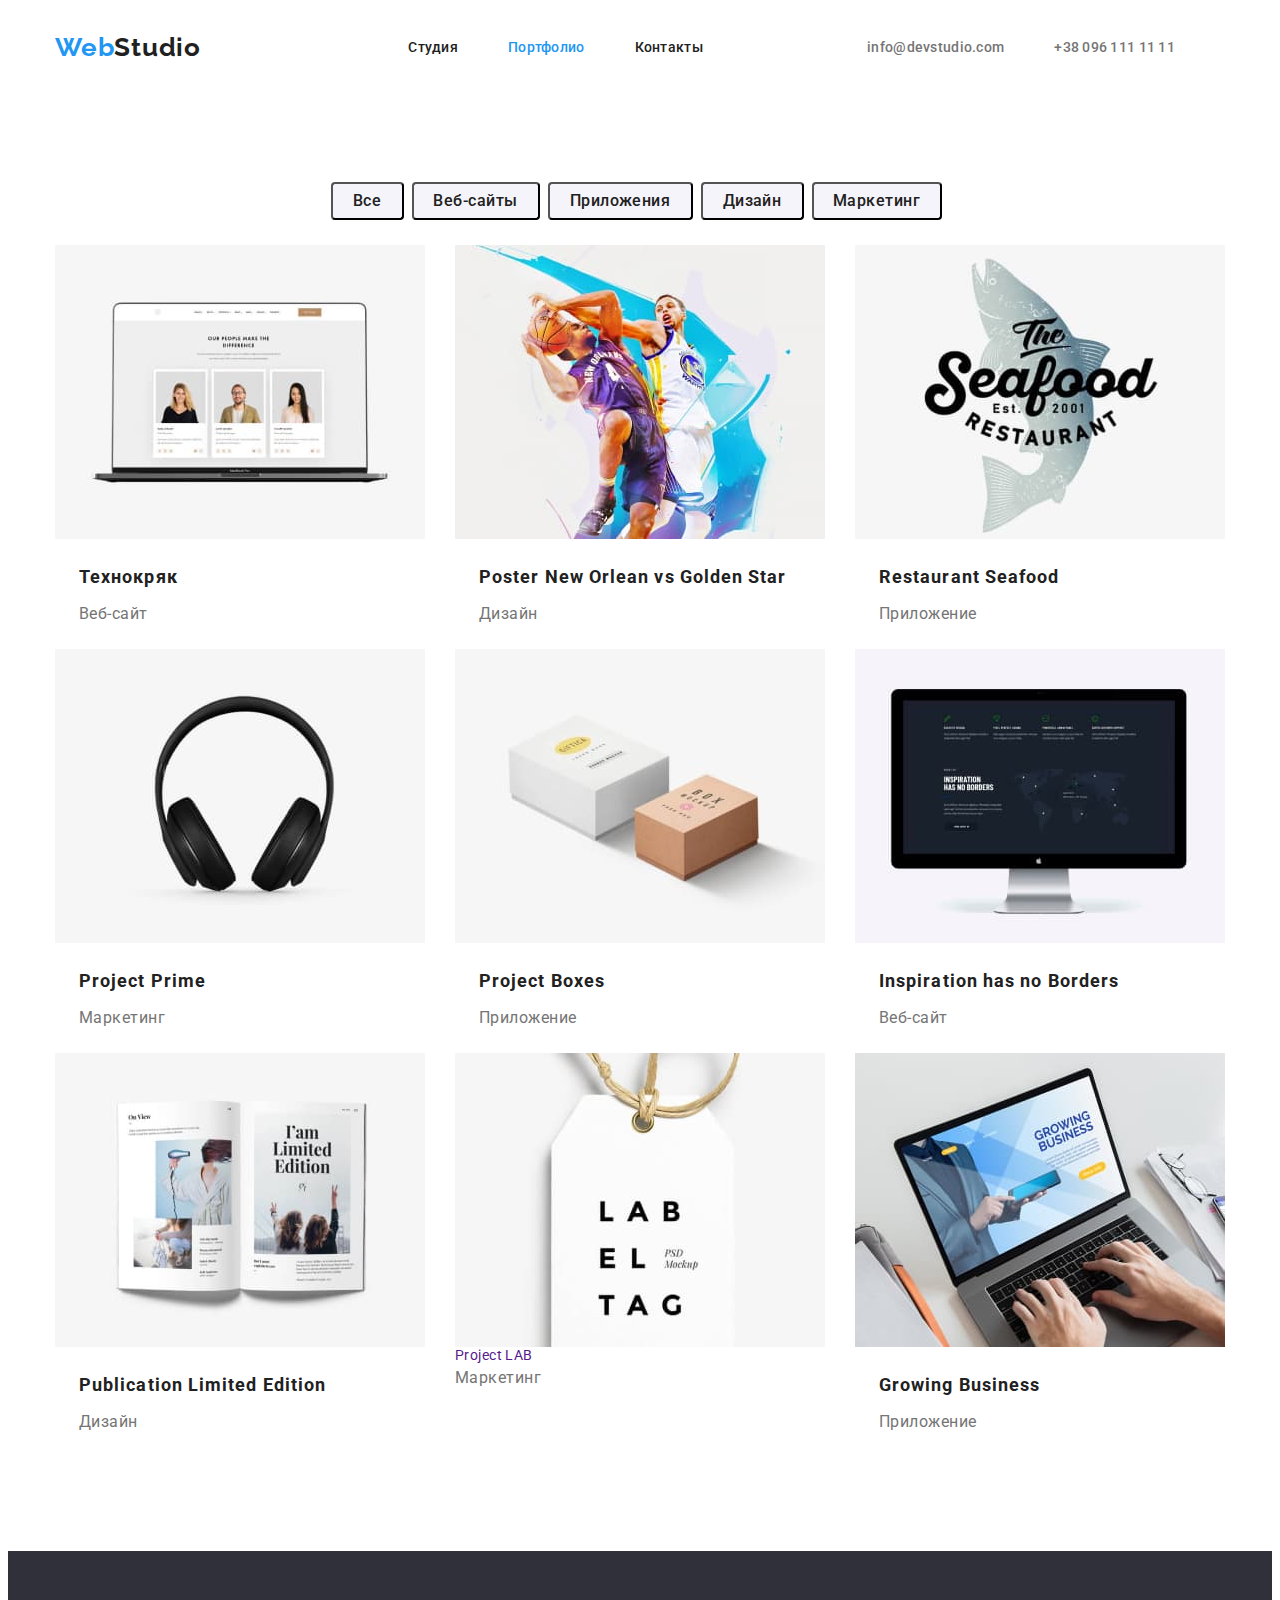
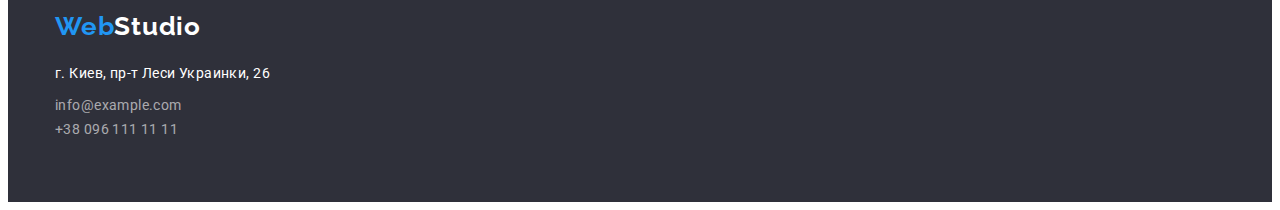
==== portfolio.html @ 25f49a71 "add styles" ====
<!DOCTYPE html>
<html lang="ru">
  <head>
    <meta charset="UTF-8" />
    <meta http-equiv="X-UA-Compatible" content="IE=edge" />
    <meta name="viewport" content="width=device-width, initial-scale=1.0" />
    <title>Document</title>
    <link
      href="https://fonts.googleapis.com/css2?family=Raleway:wght@700&family=Roboto:wght@400;500;700;900&display=swap"
      rel="stylesheet"
    />
    <link
      rel="stylesheet"
      href="https://cdnjs.cloudflare.com/ajax/libs/modern-normalize/1.1.0/modern-normalize.min.css"
      integrity="sha512-wpPYUAdjBVSE4KJnH1VR1HeZfpl1ub8YT/NKx4PuQ5NmX2tKuGu6U/JRp5y+Y8XG2tV+wKQpNHVUX03MfMFn9Q=="
      crossorigin="anonymous"
      referrerpolicy="no-referrer"
    />
    <link rel="stylesheet" href="./css/styles.css" />
  </head>
  <body>
    <header class="header">
      <div class="container">
        <a class="header-logo link" href="index.html" lang="en"
          >Web<span class="logo-accent-hdr">Studio</span></a
        >

        <nav class="header-nav">
          <ul class="header-list list">
            <li class="header-item">
              <a href="./index.html" class="header-link link">Студия</a>
            </li>
            <li class="header-item">
              <a href="./portfolio.html" class="header-link link current"
                >Портфолио</a
              >
            </li>
            <li class="header-item">
              <a href="#contacts" class="header-link link">Контакты</a>
            </li>
          </ul>
        </nav>

        <ul class="contacts list">
          <li>
            <a class="contacts-link link" href="info@devstudio.com"
              >info@devstudio.com</a
            >
          </li>
          <li>
            <a class="contacts-link link" href="tel:+380961111111"
              >+38 096 111 11 11</a
            >
          </li>
        </ul>
      </div>
    </header>

    <main>
      <section class="main-portfolio">
        <div class="container">
          <h1 class="button-list">Список кнопок</h1>
          <ul class="list random">
            <li>
              <button class="button-one pointer" type="button">
                <span class="button-txt">Все</span>
              </button>
            </li>
            <li>
              <button class="button-two pointer" type="button">
                <span class="button-txt">Веб-сайты</span>
              </button>
            </li>
            <li>
              <button class="button-three pointer" type="button">
                <span class="button-txt">Приложения</span>
              </button>
            </li>
            <li>
              <button class="button-four pointer" type="button">
                <span class="button-txt">Дизайн</span>
              </button>
            </li>
            <li>
              <button class="button-five pointer" type="button">
                <span class="button-txt">Маркетинг</span>
              </button>
            </li>
          </ul>

          <div class="projects">
            <ul class="projects-list list">
              <li class="portfolio-item">
                <a href="" class="link">
                  <img
                    src="./images/img8.jpg"
                    alt="фото технокряк"
                    width="370"
                    height="294"
                  />
                  <div class="img-atributes-port">
                  <h2 class="project-name">Технокряк</h2>
                  <p class="project-sphere">Веб-сайт</p>
                  </div
                </a>
              </li>
              <li class="portfolio-item">
                <a href="" class="link">
                  <img
                    src="./images/img9.jpg"
                    alt="фото постер басткетболисты"
                    width="370"
                    height="294"
                  />
                  <div class="img-atributes-port">
                  <h2 lang="en" class="project-name">
                    Poster New Orlean vs Golden Star
                  </h2>
                  <p class="project-sphere">Дизайн</p>
                  </div>
                </a>
              </li>
              <li class="portfolio-item">
                <a href="" class="link">
                  <img
                    src="./images/img10.jpg"
                    alt="фото морской ресторан"
                    width="370"
                    height="294"
                  />
                  <div class="img-atributes-port">
                  <h2 lang="en" class="project-name">Restaurant Seafood</h2>
                  <p class="project-sphere">Приложение</p>
                </div>
                </a>
              </li>
              <li class="portfolio-item">
                <a href="" class="link">
                  <img
                    src="./images/img11.jpg"
                    alt="фото проект прайм"
                    width="370"
                    height="294"
                  />
                  <div class="img-atributes-port">
                  <h2 lang="en" class="project-name">Project Prime</h2>
                  <p class="project-sphere">Маркетинг</p>
                </div>
                </a>
              </li>
              <li class="portfolio-item">
                <a href="" class="link">
                  <img
                    src="./images/img12.jpg"
                    alt="фото проект коробки"
                    width="370"
                    height="294"
                  />
                  <div class="img-atributes-port">
                  <h2 lang="en" class="project-name">Project Boxes</h2>
                  <p class="project-sphere">Приложение</p>
                </div>
                </a>
              </li>
              <li class="portfolio-item">
                <a href="" class="link">
                  <img
                    src="./images/img13.jpg"
                    alt="фото монитор"
                    width="370"
                    height="294"
                  />
                  <div class="img-atributes-port">
                  <h2 lang="en" class="project-name">
                    Inspiration has no Borders
                  </h2>
                  <p class="project-sphere">Веб-сайт</p>
                </div>
                </a>
              </li>
              <li class="portfolio-item">
                <a href="" class="link">
                  <img
                    src="./images/img14.jpg"
                    alt="фото ограниченное издание"
                    width="370"
                    height="294"
                  />
                  <div class="img-atributes-port">
                  <h2 lang="en" class="project-name">
                    Publication Limited Edition
                  </h2>
                  <p class="project-sphere">Дизайн</p>
                </div>
                </a>
              </li>
              <li class="portfolio-item">
                <a href="" class="link">
                  <img
                    src="./images/img15.jpg"
                    alt="фото проект лаб"
                    width="370"
                    height="294"
                  />
                  <div class="img-atributes-port>
                  <h2 lang="en" class="project-name">Project LAB</h2>
                  <p class="project-sphere">Маркетинг</p>
                </div>
                </a>
              </li>
              <li class="portfolio-item">
                <a href="" class="link">
                  <img
                    src="./images/img16.jpg"
                    alt="фото ростущий бизнес"
                    width="370"
                    height="294"
                  />
                  <div class="img-atributes-port">
                  <h2 lang="en" class="project-name">Growing Business</h2>
                  <p class="project-sphere">Приложение</p>
                </div>
                </a>
              </li>
            </ul>
          </div>
        </div>
      </section>
    </main>

    <footer class="footer">
      <div class="container">
        <a class="footer-logo link" href="index.html" lang="en"
          >Web<span class="logo-accent">Studio</span></a
        >
        <address>
          <ul class="list">
            <li>
              <a
                class="map-link link"
                href="https://bit.ly/3pXMvUd"
                target="_blank"
                rel="noopener noreferrer"
                >г. Киев, пр-т Леси Украинки, 26</a
              >
            </li>
            <li>
              <a class="footer-contacts link" href="mailto:info@devstudio.com"
                >info@example.com</a
              >
            </li>
            <li>
              <a class="footer-contacts link" href="tel:+380961111111"
                >+38 096 111 11 11</a
              >
            </li>
          </ul>
        </address>
      </div>
    </footer>
  </body>
</html>
---- css/styles.css ----
:root {
  --h-color: #212121;
  --p-color: #757575;
  --accent-color: #2196f3;
  --button-background-color: #f5f4fa;
  --button-color: #212121;
  --button-hoover-portfolio-color: #f5f4fa;
  --white-accent: #ffffff;
  --another-black: #2f303a;
  --main-bgc: #e5e5e5;
}

p,
h1,
h2,
h3,
h4,
h5,
h6 {
  margin: 0;
}

ul,
ol {
  margin: 0;
  padding-left: 0;
}

*,
*::before,
*::after {
  box-sizing: border-box;
}

.container {
  width: 1200px;
  margin: 0 auto;
  padding-left: 15px;
  padding-right: 15px;
}

body {
  background-color: var(--white-accent);
  color: var(--h-color);
  font-family: "Roboto", sans-serif;
  font-size: 14px;
  letter-spacing: 0.03em;
}

.pointer {
  cursor: pointer;
}

img {
  display: block;
}

.list {
  list-style: none;
}

.link {
  text-decoration: none;
}

/* ---------------------------Header index/portfolio-------------------------- */

.header .container {
  background-color: var(--white-accent);
  padding-top: 24px;
  padding-bottom: 25px;
  display: flex;
  align-items: center;
  justify-content: space-between;
}

.header-logo {
  font-family: "Raleway", sans-serif;
  font-style: normal;
  font-weight: 700;
  font-size: 26px;
  line-height: 1.19;
  letter-spacing: 0.03em;
  color: var(--accent-color);
  margin-right: 93px;
}

.header-list {
  display: flex;
  align-items: center;
  justify-content: space-between;
}

.logo-accent-hdr {
  color: var(--h-color);
}

.header-link {
  color: var(--h-color);
  font-weight: 500;
  line-height: 1.14;
  letter-spacing: 0.02em;
}

.current {
  color: var(--accent-color);
}

.header-link:hover,
.header-link:focus {
  color: var(--accent-color);
}

.contacts {
  display: flex;
  align-items: center;
  justify-content: space-between;
}

.contacts-link {
  font-weight: 500;
  line-height: 1.14;
  letter-spacing: 0.02em;
  color: var(--p-color);
}

.header-item:not(last-child) {
  margin-right: 50px;
}

.contacts-link:not(last-child) {
  margin-right: 50px;
}

.contacts-link:hover,
.contacts-link:focus {
  color: var(--accent-color);
}

/* ---------------------------Hero index-------------------------- */

.hero {
  background-color: var(--another-black);
  padding-top: 200px;
  padding-bottom: 200px;
}

.hero-text {
  font-weight: 900;
  font-size: 44px;
  line-height: 1.3;
  text-align: center;
  letter-spacing: 0.06em;
  text-transform: uppercase;
  color: var(--white-accent);
  margin-bottom: 30px;
  margin-left: 237px;
  margin-right: 237px;
}

.hero-button {
  font-family: inherit;
  width: 200px;
  height: 50px;
  color: var(--white-accent);
  background: var(--accent-color);
  box-shadow: 0px 4px 4px rgba(0, 0, 0, 0.15);
  border-radius: 4px;
  margin: 0 auto;
  display: block;
}

.hero-button-text {
  font-family: inherit;
  font-weight: 700;
  font-size: 16px;
  line-height: 1.87;
  text-align: center;
  letter-spacing: 0.06em;
  color: var(--white-accent);
}

/* ---------------------------Hero portfolio-------------------------- */

.button-list {
  display: none;
}

.button-txt {
  font-family: inherit;
  font-weight: 500;
  font-size: 16px;
  line-height: 1.62;
  text-align: center;
  letter-spacing: 0.03em;
}

.random {
  display: flex;
  justify-content: center;
  padding-top: 94px;
  margin-bottom: 25px;
}

.random li:not(last-child) {
  margin-right: 8px;
}

.button-one {
  font-family: inherit;
  width: 73px;
  height: 38px;
  color: var(--button-color);
  background: var(--button-background-color);
  border-radius: 4px;
}

.button-one:hover,
.button-one:focus {
  color: var(--button-hoover-portfolio-color);
  background-color: var(--accent-color);
}

.button-two {
  font-family: inherit;
  width: 128px;
  height: 38px;
  color: var(--button-color);
  background: var(--button-background-color);
  border-radius: 4px;
}

.button-two:hover,
.button-two:focus {
  color: var(--button-hoover-portfolio-color);
  background-color: var(--accent-color);
}

.button-three {
  font-family: inherit;
  width: 145px;
  height: 38px;
  color: var(--button-color);
  background: var(--button-background-color);
  border-radius: 4px;
}

.button-three:hover,
.button-three:focus {
  color: var(--button-hoover-portfolio-color);
  background-color: var(--accent-color);
}

.button-four {
  font-family: inherit;
  width: 103px;
  height: 38px;
  color: var(--button-color);
  background: var(--button-background-color);
  border-radius: 4px;
}

.button-four:hover,
.button-four:focus {
  color: var(--button-hoover-portfolio-color);
  background-color: var(--accent-color);
}

.button-five {
  font-family: inherit;
  width: 130px;
  height: 38px;
  color: var(--button-color);
  background: var(--button-background-color);
  border-radius: 4px;
}

.button-five:hover,
.button-five:focus {
  color: var(--button-hoover-portfolio-color);
  background-color: var(--accent-color);
}

/* ---------------------------Projects portfolio-------------------------- */

.projects .container {
  background-color: var(--white-accent);
}

.projects-list {
  display: flex;
  flex-wrap: wrap;
  margin-top: 25px;
  padding-bottom: 94px;
}

.portfolio-item:nth-child(3n) {
  margin-right: 30px;
  margin-left: 30px;
}

.img-atributes-port {
  margin-top: 20px;
  margin-bottom: 20px;
  margin-left: 24px;
  margin-right: 24px;
}

.project-name {
  font-weight: 700;
  font-size: 18px;
  line-height: 2;
  letter-spacing: 0.06em;
  color: var(--h-color);
  margin-bottom: 4px;
}

.project-sphere {
  font-size: 16px;
  line-height: 1.87;
  letter-spacing: 0.03em;
  color: var(--p-color);
}

/* ---------------------------Competences html-------------------------- */

.competences-list {
  padding-top: 94px;
  padding-bottom: 47px;
  display: flex;
}

.competences-list li:not(lasd-child) {
  margin-right: 30px;
}

.top-text {
  font-weight: 700;
  font-size: 14px;
  line-height: 1.14;
  letter-spacing: 0.03em;
  text-transform: uppercase;
  color: var(--h-color);
  margin-bottom: 10px;
}

.bottom-text {
  line-height: 1.71;
  letter-spacing: 0.03em;
  color: var(--p-color);
}

/* -----------------work html--------------------------- */

.work-img {
  display: flex;
  padding-bottom: 94px;
}

.work-img li:not(last-child) {
  margin-right: 30px;
}

.work-title {
  font-weight: 700;
  font-size: 36px;
  line-height: 1.16;
  text-align: center;
  letter-spacing: 0.03em;
  color: var(--h-color);
  padding-top: 47px;
  margin-bottom: 50px;
}

/* -----------------crew html--------------------------- */

.crew {
  background-color: var(--button-background-color);
}

.crew-list {
  display: flex;
  flex-wrap: wrap;
  padding-bottom: 94px;
}

.crew-item:nth-child(n + 2) {
  /* margin-right: 30px; */
  margin-left: 30px;
}

.crew-title {
  font-weight: 700;
  font-size: 36px;
  line-height: 1.16;
  text-align: center;
  letter-spacing: 0.03em;
  color: var(--h-color);
  margin-bottom: 50px;
  padding-top: 94px;
}

.img-atributes-hdr {
  margin-top: 30px;
  margin-bottom: 30px;
  text-align: center;
}

.crew-names {
  font-weight: 500;
  font-size: 16px;
  line-height: 1.18;
  letter-spacing: 0.03em;
  color: var(--h-color);
  margin-bottom: 10px;
}

.crew-profession {
  font-size: 16px;
  line-height: 1.18;
  letter-spacing: 0.03em;
  color: var(--p-color);
}

/* ---------------------------Footer index/portfolio-------------------------- */

.footer {
  background-color: var(--another-black);
  padding-top: 60px;
  padding-bottom: 60px;
}

.footer-logo {
  font-family: "Raleway", sans-serif;
  font-weight: 700;
  font-size: 26px;
  line-height: 1.19;
  letter-spacing: 0.03em;
  margin-bottom: 20px;
  color: var(--accent-color);
  display: inline-block;
}

.logo-accent {
  color: var(--white-accent);
}

.map-link {
  font-style: normal;
  font-size: 14px;
  line-height: 1.7;
  letter-spacing: 0.03em;
  color: var(--white-accent);
  margin-bottom: 9px;
  display: inline-block;
}

.map-link:hover,
.map-link:focus {
  color: var(--accent-color);
}

.footer-contacts {
  font-style: normal;
  font-size: 14px;
  line-height: 1.7;
  letter-spacing: 0.03em;
  color: rgba(255, 255, 255, 0.6);
}

.footer-contacts:hover,
.footer-contacts:focus {
  color: var(--accent-color);
}
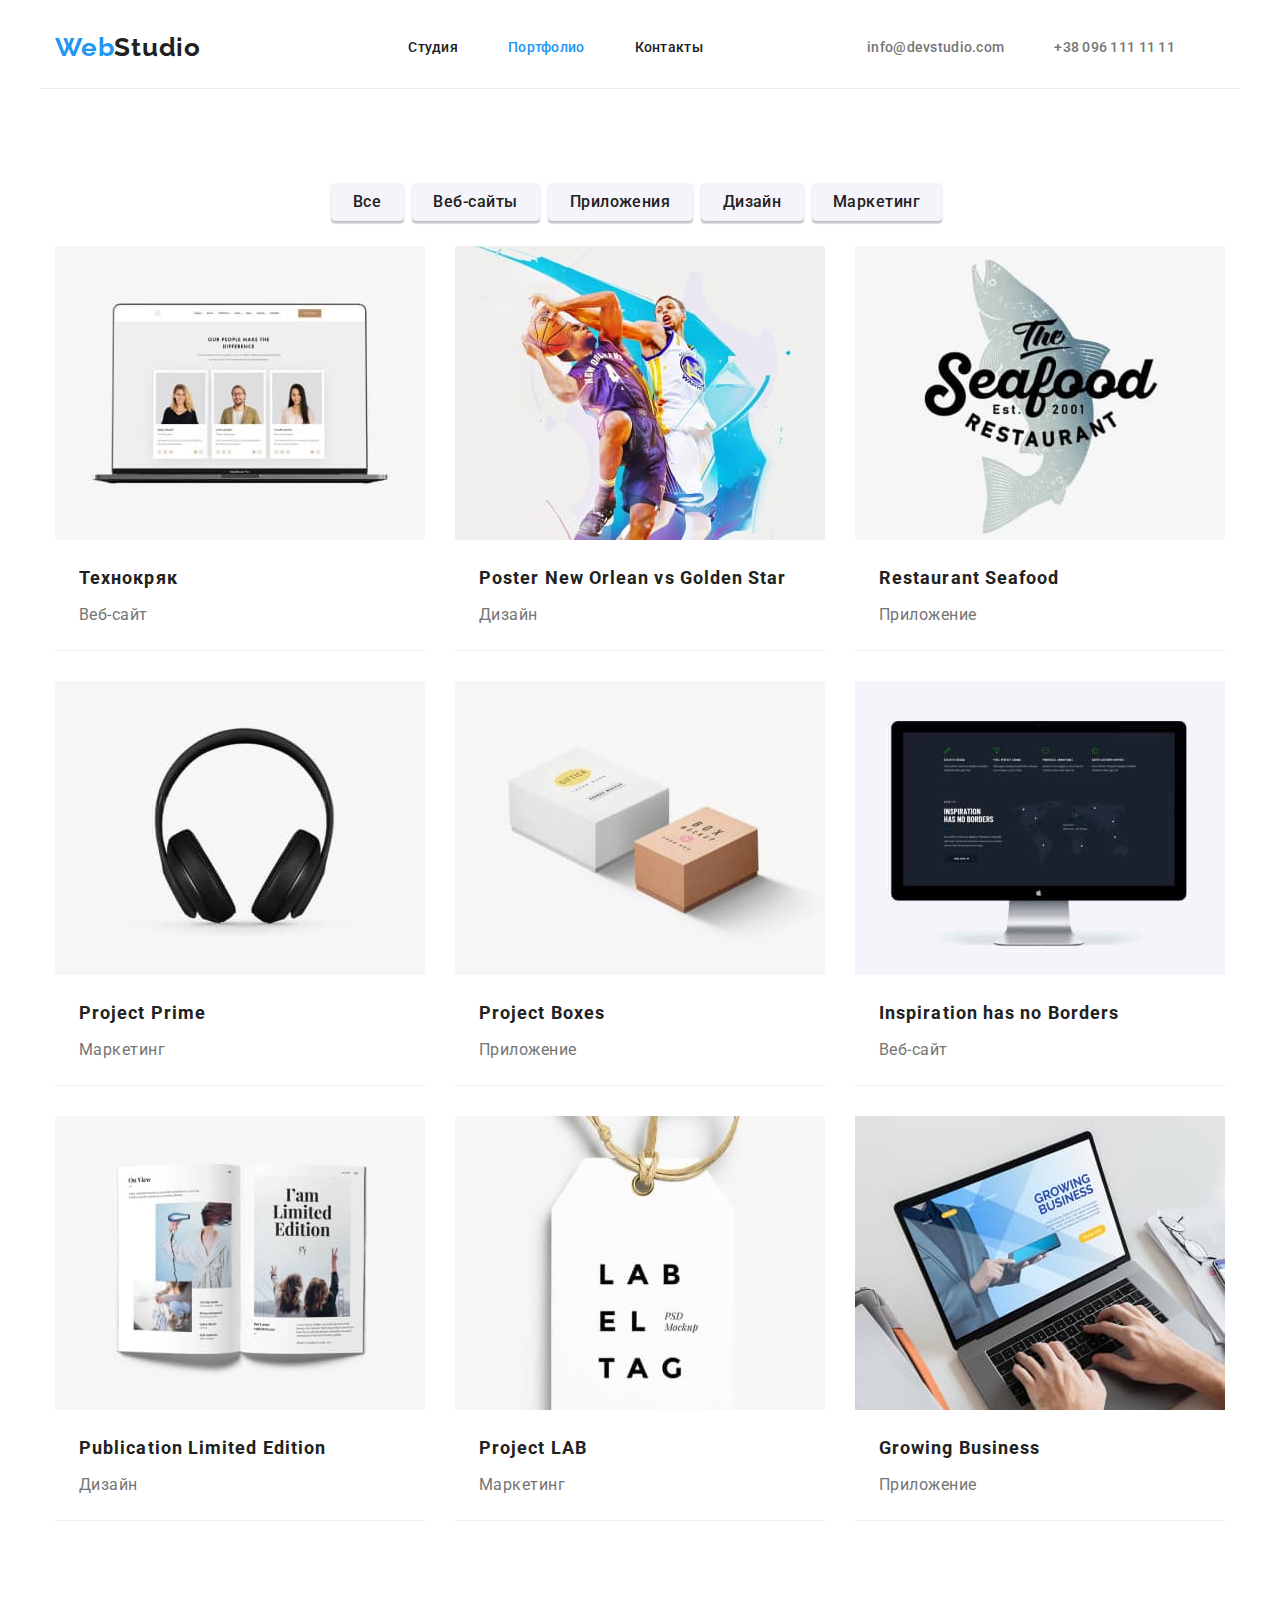
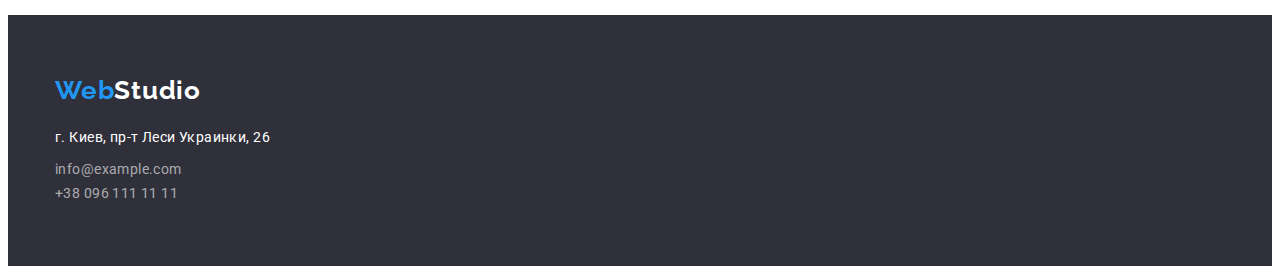
==== commit 1141ecba: "Завершает выполнение ДЗ" ====
--- a/portfolio.html
+++ b/portfolio.html
@@ -202,10 +202,10 @@
                     width="370"
                     height="294"
                   />
-                  <div class="img-atributes-port>
-                  <h2 lang="en" class="project-name">Project LAB</h2>
-                  <p class="project-sphere">Маркетинг</p>
-                </div>
+                  <div class="img-atributes-port">
+                    <h2 lang="en" class="project-name">Project LAB</h2>
+                    <p class="project-sphere">Маркетинг</p>
+                  </div>
                 </a>
               </li>
               <li class="portfolio-item">
--- a/css/styles.css
+++ b/css/styles.css
@@ -72,6 +72,7 @@
   display: flex;
   align-items: center;
   justify-content: space-between;
+  border-bottom: 1px solid #ececec;
 }
 
 .header-logo {
@@ -160,7 +161,7 @@
 
 .hero-button {
   font-family: inherit;
-  width: 200px;
+  min-width: 200px;
   height: 50px;
   color: var(--white-accent);
   background: var(--accent-color);
@@ -208,10 +209,13 @@
 
 .button-one {
   font-family: inherit;
-  width: 73px;
+  min-width: 73px;
   height: 38px;
   color: var(--button-color);
   background: var(--button-background-color);
+  box-shadow: 0px 3px 1px rgba(0, 0, 0, 0.1), 0px 1px 2px rgba(0, 0, 0, 0.08),
+    0px 2px 2px rgba(0, 0, 0, 0.12);
+  border: 1px solid var(--button-background-color);
   border-radius: 4px;
 }
 
@@ -223,10 +227,13 @@
 
 .button-two {
   font-family: inherit;
-  width: 128px;
+  min-width: 128px;
   height: 38px;
   color: var(--button-color);
   background: var(--button-background-color);
+  box-shadow: 0px 3px 1px rgba(0, 0, 0, 0.1), 0px 1px 2px rgba(0, 0, 0, 0.08),
+    0px 2px 2px rgba(0, 0, 0, 0.12);
+  border: 1px solid var(--button-background-color);
   border-radius: 4px;
 }
 
@@ -238,10 +245,13 @@
 
 .button-three {
   font-family: inherit;
-  width: 145px;
+  min-width: 145px;
   height: 38px;
   color: var(--button-color);
   background: var(--button-background-color);
+  box-shadow: 0px 3px 1px rgba(0, 0, 0, 0.1), 0px 1px 2px rgba(0, 0, 0, 0.08),
+    0px 2px 2px rgba(0, 0, 0, 0.12);
+  border: 1px solid var(--button-background-color);
   border-radius: 4px;
 }
 
@@ -253,10 +263,13 @@
 
 .button-four {
   font-family: inherit;
-  width: 103px;
+  min-width: 103px;
   height: 38px;
   color: var(--button-color);
   background: var(--button-background-color);
+  box-shadow: 0px 3px 1px rgba(0, 0, 0, 0.1), 0px 1px 2px rgba(0, 0, 0, 0.08),
+    0px 2px 2px rgba(0, 0, 0, 0.12);
+  border: 1px solid var(--button-background-color);
   border-radius: 4px;
 }
 
@@ -268,10 +281,13 @@
 
 .button-five {
   font-family: inherit;
-  width: 130px;
+  min-width: 130px;
   height: 38px;
   color: var(--button-color);
   background: var(--button-background-color);
+  box-shadow: 0px 3px 1px rgba(0, 0, 0, 0.1), 0px 1px 2px rgba(0, 0, 0, 0.08),
+    0px 2px 2px rgba(0, 0, 0, 0.12);
+  border: 1px solid var(--button-background-color);
   border-radius: 4px;
 }
 
@@ -290,13 +306,17 @@
 .projects-list {
   display: flex;
   flex-wrap: wrap;
+  margin-left: -30px;
+  margin-bottom: -30px;
   margin-top: 25px;
   padding-bottom: 94px;
 }
 
-.portfolio-item:nth-child(3n) {
-  margin-right: 30px;
+.portfolio-item {
+  flex-basis: calc(100% / 3 - 30px);
   margin-left: 30px;
+  margin-bottom: 30px;
+  border-bottom: 1px solid #eeeeee;
 }
 
 .img-atributes-port {
@@ -354,6 +374,7 @@
 
 .work-img {
   display: flex;
+  width: calc((100% - 60px) / 3);
   padding-bottom: 94px;
 }
 
@@ -380,12 +401,12 @@
 
 .crew-list {
   display: flex;
-  flex-wrap: wrap;
+  margin-left: -30px;
   padding-bottom: 94px;
 }
 
-.crew-item:nth-child(n + 2) {
-  /* margin-right: 30px; */
+.crew-item {
+  flex-basis: calc(100% / 4 - 30px);
   margin-left: 30px;
 }
 
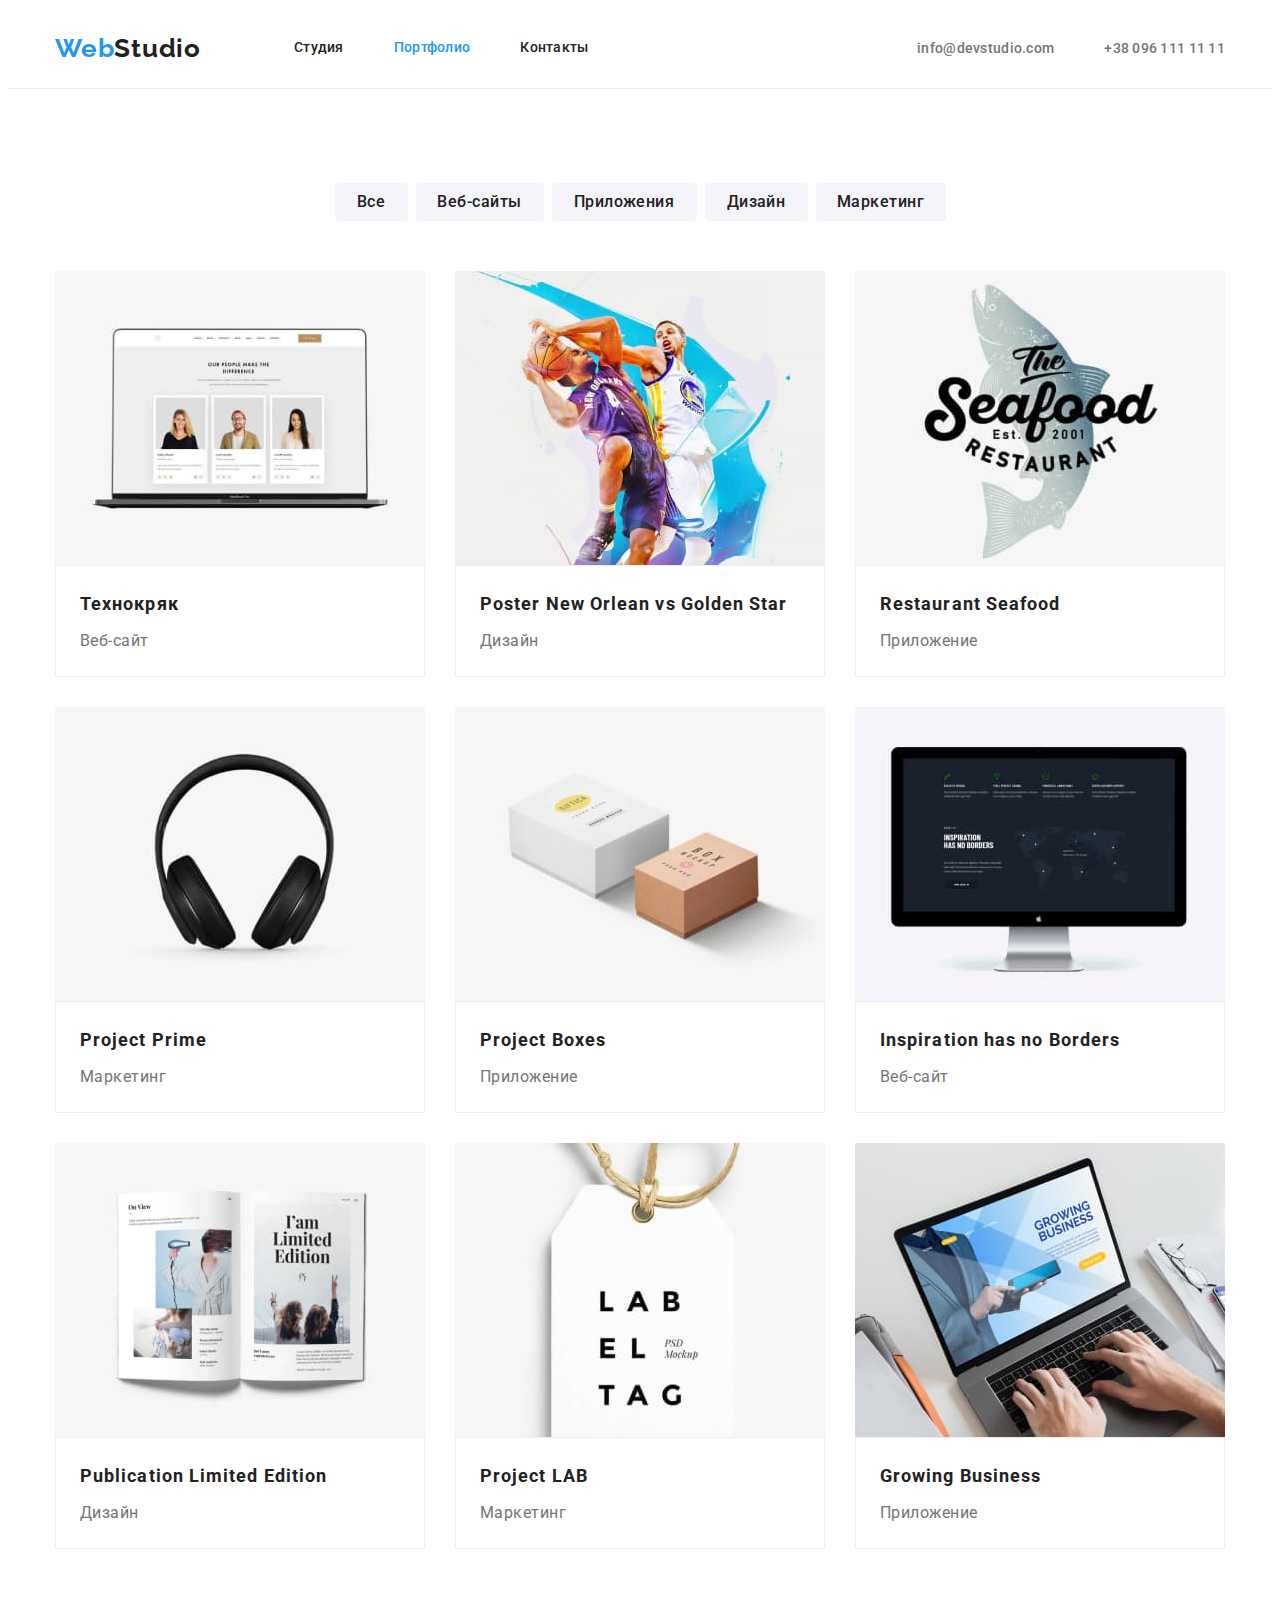
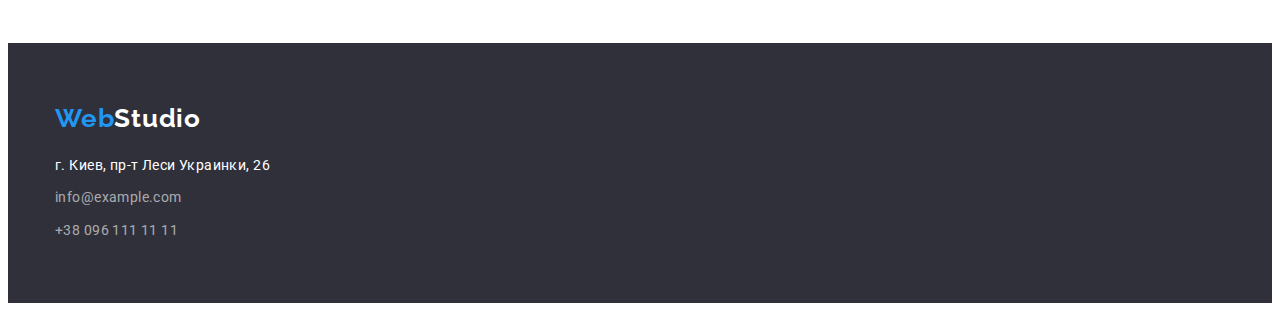
==== commit c68d24ba: "Исправляет замечания ментора 1" ====
--- a/portfolio.html
+++ b/portfolio.html
@@ -21,11 +21,10 @@
   <body>
     <header class="header">
       <div class="container">
-        <a class="header-logo link" href="index.html" lang="en"
-          >Web<span class="logo-accent-hdr">Studio</span></a
-        >
-
         <nav class="header-nav">
+          <a class="header-logo link" href="index.html" lang="en"
+            >Web<span class="logo-accent-hdr">Studio</span></a
+          >
           <ul class="header-list list">
             <li class="header-item">
               <a href="./index.html" class="header-link link">Студия</a>
@@ -42,12 +41,12 @@
         </nav>
 
         <ul class="contacts list">
-          <li>
+          <li class="ci">
             <a class="contacts-link link" href="info@devstudio.com"
               >info@devstudio.com</a
             >
           </li>
-          <li>
+          <li class="ci">
             <a class="contacts-link link" href="tel:+380961111111"
               >+38 096 111 11 11</a
             >
@@ -61,169 +60,149 @@
         <div class="container">
           <h1 class="button-list">Список кнопок</h1>
           <ul class="list random">
-            <li>
+            <li class="ri">
               <button class="button-one pointer" type="button">
                 <span class="button-txt">Все</span>
               </button>
             </li>
-            <li>
+            <li class="ri">
               <button class="button-two pointer" type="button">
                 <span class="button-txt">Веб-сайты</span>
               </button>
             </li>
-            <li>
+            <li class="ri">
               <button class="button-three pointer" type="button">
                 <span class="button-txt">Приложения</span>
               </button>
             </li>
-            <li>
+            <li class="ri">
               <button class="button-four pointer" type="button">
                 <span class="button-txt">Дизайн</span>
               </button>
             </li>
-            <li>
+            <li class="ri">
               <button class="button-five pointer" type="button">
                 <span class="button-txt">Маркетинг</span>
               </button>
             </li>
           </ul>
 
-          <div class="projects">
-            <ul class="projects-list list">
-              <li class="portfolio-item">
-                <a href="" class="link">
-                  <img
-                    src="./images/img8.jpg"
-                    alt="фото технокряк"
-                    width="370"
-                    height="294"
-                  />
-                  <div class="img-atributes-port">
-                  <h2 class="project-name">Технокряк</h2>
-                  <p class="project-sphere">Веб-сайт</p>
-                  </div
-                </a>
-              </li>
-              <li class="portfolio-item">
-                <a href="" class="link">
-                  <img
-                    src="./images/img9.jpg"
-                    alt="фото постер басткетболисты"
-                    width="370"
-                    height="294"
-                  />
-                  <div class="img-atributes-port">
-                  <h2 lang="en" class="project-name">
-                    Poster New Orlean vs Golden Star
-                  </h2>
-                  <p class="project-sphere">Дизайн</p>
-                  </div>
-                </a>
-              </li>
-              <li class="portfolio-item">
-                <a href="" class="link">
-                  <img
-                    src="./images/img10.jpg"
-                    alt="фото морской ресторан"
-                    width="370"
-                    height="294"
-                  />
-                  <div class="img-atributes-port">
-                  <h2 lang="en" class="project-name">Restaurant Seafood</h2>
-                  <p class="project-sphere">Приложение</p>
-                </div>
-                </a>
-              </li>
-              <li class="portfolio-item">
-                <a href="" class="link">
-                  <img
-                    src="./images/img11.jpg"
-                    alt="фото проект прайм"
-                    width="370"
-                    height="294"
-                  />
-                  <div class="img-atributes-port">
-                  <h2 lang="en" class="project-name">Project Prime</h2>
-                  <p class="project-sphere">Маркетинг</p>
-                </div>
-                </a>
-              </li>
-              <li class="portfolio-item">
-                <a href="" class="link">
-                  <img
-                    src="./images/img12.jpg"
-                    alt="фото проект коробки"
-                    width="370"
-                    height="294"
-                  />
-                  <div class="img-atributes-port">
-                  <h2 lang="en" class="project-name">Project Boxes</h2>
-                  <p class="project-sphere">Приложение</p>
-                </div>
-                </a>
-              </li>
-              <li class="portfolio-item">
-                <a href="" class="link">
-                  <img
-                    src="./images/img13.jpg"
-                    alt="фото монитор"
-                    width="370"
-                    height="294"
-                  />
-                  <div class="img-atributes-port">
-                  <h2 lang="en" class="project-name">
-                    Inspiration has no Borders
-                  </h2>
-                  <p class="project-sphere">Веб-сайт</p>
-                </div>
-                </a>
-              </li>
-              <li class="portfolio-item">
-                <a href="" class="link">
-                  <img
-                    src="./images/img14.jpg"
-                    alt="фото ограниченное издание"
-                    width="370"
-                    height="294"
-                  />
-                  <div class="img-atributes-port">
-                  <h2 lang="en" class="project-name">
-                    Publication Limited Edition
-                  </h2>
-                  <p class="project-sphere">Дизайн</p>
-                </div>
-                </a>
-              </li>
-              <li class="portfolio-item">
-                <a href="" class="link">
-                  <img
-                    src="./images/img15.jpg"
-                    alt="фото проект лаб"
-                    width="370"
-                    height="294"
-                  />
-                  <div class="img-atributes-port">
-                    <h2 lang="en" class="project-name">Project LAB</h2>
-                    <p class="project-sphere">Маркетинг</p>
-                  </div>
-                </a>
-              </li>
-              <li class="portfolio-item">
-                <a href="" class="link">
-                  <img
-                    src="./images/img16.jpg"
-                    alt="фото ростущий бизнес"
-                    width="370"
-                    height="294"
-                  />
-                  <div class="img-atributes-port">
-                  <h2 lang="en" class="project-name">Growing Business</h2>
-                  <p class="project-sphere">Приложение</p>
-                </div>
-                </a>
-              </li>
-            </ul>
-          </div>
+          <ul class="projects-list list">
+            <li class="portfolio-item link">
+              <img
+                src="./images/img8.jpg"
+                alt="фото технокряк"
+                width="370"
+                height="294"
+              />
+              <div class="img-atributes-port">
+                <h2 class="project-name">Технокряк</h2>
+                <p class="project-sphere">Веб-сайт</p>
+              </div>
+            </li>
+            <li class="portfolio-item link">
+              <img
+                src="./images/img9.jpg"
+                alt="фото постер басткетболисты"
+                width="370"
+                height="294"
+              />
+              <div class="img-atributes-port">
+                <h2 lang="en" class="project-name">
+                  Poster New Orlean vs Golden Star
+                </h2>
+                <p class="project-sphere">Дизайн</p>
+              </div>
+            </li>
+            <li class="portfolio-item link">
+              <img
+                src="./images/img10.jpg"
+                alt="фото морской ресторан"
+                width="370"
+                height="294"
+              />
+              <div class="img-atributes-port">
+                <h2 lang="en" class="project-name">Restaurant Seafood</h2>
+                <p class="project-sphere">Приложение</p>
+              </div>
+            </li>
+            <li class="portfolio-item link">
+              <img
+                src="./images/img11.jpg"
+                alt="фото проект прайм"
+                width="370"
+                height="294"
+              />
+              <div class="img-atributes-port">
+                <h2 lang="en" class="project-name">Project Prime</h2>
+                <p class="project-sphere">Маркетинг</p>
+              </div>
+            </li>
+            <li class="portfolio-item link">
+              <img
+                src="./images/img12.jpg"
+                alt="фото проект коробки"
+                width="370"
+                height="294"
+              />
+              <div class="img-atributes-port">
+                <h2 lang="en" class="project-name">Project Boxes</h2>
+                <p class="project-sphere">Приложение</p>
+              </div>
+            </li>
+            <li class="portfolio-item link">
+              <img
+                src="./images/img13.jpg"
+                alt="фото монитор"
+                width="370"
+                height="294"
+              />
+              <div class="img-atributes-port">
+                <h2 lang="en" class="project-name">
+                  Inspiration has no Borders
+                </h2>
+                <p class="project-sphere">Веб-сайт</p>
+              </div>
+            </li>
+            <li class="portfolio-item link">
+              <img
+                src="./images/img14.jpg"
+                alt="фото ограниченное издание"
+                width="370"
+                height="294"
+              />
+              <div class="img-atributes-port">
+                <h2 lang="en" class="project-name">
+                  Publication Limited Edition
+                </h2>
+                <p class="project-sphere">Дизайн</p>
+              </div>
+            </li>
+            <li class="portfolio-item link">
+              <img
+                src="./images/img15.jpg"
+                alt="фото проект лаб"
+                width="370"
+                height="294"
+              />
+              <div class="img-atributes-port">
+                <h2 lang="en" class="project-name">Project LAB</h2>
+                <p class="project-sphere">Маркетинг</p>
+              </div>
+            </li>
+            <li class="portfolio-item link">
+              <img
+                src="./images/img16.jpg"
+                alt="фото ростущий бизнес"
+                width="370"
+                height="294"
+              />
+              <div class="img-atributes-port">
+                <h2 lang="en" class="project-name">Growing Business</h2>
+                <p class="project-sphere">Приложение</p>
+              </div>
+            </li>
+          </ul>
         </div>
       </section>
     </main>
@@ -235,7 +214,7 @@
         >
         <address>
           <ul class="list">
-            <li>
+            <li class="fo-it">
               <a
                 class="map-link link"
                 href="https://bit.ly/3pXMvUd"
@@ -244,7 +223,7 @@
                 >г. Киев, пр-т Леси Украинки, 26</a
               >
             </li>
-            <li>
+            <li class="fo-it">
               <a class="footer-contacts link" href="mailto:info@devstudio.com"
                 >info@example.com</a
               >
--- a/css/styles.css
+++ b/css/styles.css
@@ -65,14 +65,19 @@
 
 /* ---------------------------Header index/portfolio-------------------------- */
 
+.header {
+  border-bottom: 1px solid #ececec;
+}
+
 .header .container {
   background-color: var(--white-accent);
-  padding-top: 24px;
-  padding-bottom: 25px;
   display: flex;
   align-items: center;
-  justify-content: space-between;
-  border-bottom: 1px solid #ececec;
+}
+
+.header-nav {
+  display: flex;
+  align-items: center;
 }
 
 .header-logo {
@@ -101,6 +106,8 @@
   font-weight: 500;
   line-height: 1.14;
   letter-spacing: 0.02em;
+  padding: 32px 0;
+  display: block;
 }
 
 .current {
@@ -115,7 +122,7 @@
 .contacts {
   display: flex;
   align-items: center;
-  justify-content: space-between;
+  margin-left: auto;
 }
 
 .contacts-link {
@@ -125,11 +132,11 @@
   color: var(--p-color);
 }
 
-.header-item:not(last-child) {
+.header-item:not(:last-child) {
   margin-right: 50px;
 }
 
-.contacts-link:not(last-child) {
+.ci:not(:last-child) {
   margin-right: 50px;
 }
 
@@ -168,6 +175,7 @@
   box-shadow: 0px 4px 4px rgba(0, 0, 0, 0.15);
   border-radius: 4px;
   margin: 0 auto;
+  border: none;
   display: block;
 }
 
@@ -183,6 +191,11 @@
 
 /* ---------------------------Hero portfolio-------------------------- */
 
+.main-portfolio {
+  padding-top: 94px;
+  padding-bottom: 94px;
+}
+
 .button-list {
   display: none;
 }
@@ -199,11 +212,10 @@
 .random {
   display: flex;
   justify-content: center;
-  padding-top: 94px;
-  margin-bottom: 25px;
-}
-
-.random li:not(last-child) {
+  margin-bottom: 50px;
+}
+
+.ri:not(:last-child) {
   margin-right: 8px;
 }
 
@@ -213,8 +225,6 @@
   height: 38px;
   color: var(--button-color);
   background: var(--button-background-color);
-  box-shadow: 0px 3px 1px rgba(0, 0, 0, 0.1), 0px 1px 2px rgba(0, 0, 0, 0.08),
-    0px 2px 2px rgba(0, 0, 0, 0.12);
   border: 1px solid var(--button-background-color);
   border-radius: 4px;
 }
@@ -231,8 +241,6 @@
   height: 38px;
   color: var(--button-color);
   background: var(--button-background-color);
-  box-shadow: 0px 3px 1px rgba(0, 0, 0, 0.1), 0px 1px 2px rgba(0, 0, 0, 0.08),
-    0px 2px 2px rgba(0, 0, 0, 0.12);
   border: 1px solid var(--button-background-color);
   border-radius: 4px;
 }
@@ -249,8 +257,6 @@
   height: 38px;
   color: var(--button-color);
   background: var(--button-background-color);
-  box-shadow: 0px 3px 1px rgba(0, 0, 0, 0.1), 0px 1px 2px rgba(0, 0, 0, 0.08),
-    0px 2px 2px rgba(0, 0, 0, 0.12);
   border: 1px solid var(--button-background-color);
   border-radius: 4px;
 }
@@ -267,8 +273,6 @@
   height: 38px;
   color: var(--button-color);
   background: var(--button-background-color);
-  box-shadow: 0px 3px 1px rgba(0, 0, 0, 0.1), 0px 1px 2px rgba(0, 0, 0, 0.08),
-    0px 2px 2px rgba(0, 0, 0, 0.12);
   border: 1px solid var(--button-background-color);
   border-radius: 4px;
 }
@@ -285,8 +289,6 @@
   height: 38px;
   color: var(--button-color);
   background: var(--button-background-color);
-  box-shadow: 0px 3px 1px rgba(0, 0, 0, 0.1), 0px 1px 2px rgba(0, 0, 0, 0.08),
-    0px 2px 2px rgba(0, 0, 0, 0.12);
   border: 1px solid var(--button-background-color);
   border-radius: 4px;
 }
@@ -308,22 +310,21 @@
   flex-wrap: wrap;
   margin-left: -30px;
   margin-bottom: -30px;
-  margin-top: 25px;
-  padding-bottom: 94px;
 }
 
 .portfolio-item {
   flex-basis: calc(100% / 3 - 30px);
   margin-left: 30px;
   margin-bottom: 30px;
-  border-bottom: 1px solid #eeeeee;
 }
 
 .img-atributes-port {
-  margin-top: 20px;
-  margin-bottom: 20px;
-  margin-left: 24px;
-  margin-right: 24px;
+  padding-top: 20px;
+  padding-bottom: 20px;
+  padding-left: 24px;
+  padding-right: 24px;
+  border-bottom: 30px;
+  border: 1px solid #eeeeee;
 }
 
 .project-name {
@@ -332,7 +333,7 @@
   line-height: 2;
   letter-spacing: 0.06em;
   color: var(--h-color);
-  margin-bottom: 4px;
+  padding-bottom: 4px;
 }
 
 .project-sphere {
@@ -344,13 +345,16 @@
 
 /* ---------------------------Competences html-------------------------- */
 
+.competences {
+  padding-top: 94px;
+  padding-bottom: 94px;
+}
+
 .competences-list {
-  padding-top: 94px;
-  padding-bottom: 47px;
-  display: flex;
-}
-
-.competences-list li:not(lasd-child) {
+  display: flex;
+}
+
+.comp-it:not(:last-child) {
   margin-right: 30px;
 }
 
@@ -372,13 +376,16 @@
 
 /* -----------------work html--------------------------- */
 
+.work {
+  padding-bottom: 94px;
+}
+
 .work-img {
   display: flex;
   width: calc((100% - 60px) / 3);
-  padding-bottom: 94px;
-}
-
-.work-img li:not(last-child) {
+}
+
+.wi:not(:last-child) {
   margin-right: 30px;
 }
 
@@ -389,8 +396,8 @@
   text-align: center;
   letter-spacing: 0.03em;
   color: var(--h-color);
-  padding-top: 47px;
   margin-bottom: 50px;
+  padding-top: 0;
 }
 
 /* -----------------crew html--------------------------- */
@@ -402,12 +409,14 @@
 .crew-list {
   display: flex;
   margin-left: -30px;
-  padding-bottom: 94px;
 }
 
 .crew-item {
   flex-basis: calc(100% / 4 - 30px);
   margin-left: 30px;
+  margin-bottom: 94px;
+  background-color: var(--white-accent);
+  border-radius: 0px 0px 4px 4px;
 }
 
 .crew-title {
@@ -422,8 +431,8 @@
 }
 
 .img-atributes-hdr {
-  margin-top: 30px;
-  margin-bottom: 30px;
+  padding-top: 30px;
+  padding-bottom: 30px;
   text-align: center;
 }
 
@@ -433,7 +442,7 @@
   line-height: 1.18;
   letter-spacing: 0.03em;
   color: var(--h-color);
-  margin-bottom: 10px;
+  padding-bottom: 10px;
 }
 
 .crew-profession {
@@ -466,13 +475,16 @@
   color: var(--white-accent);
 }
 
+.fo-it {
+  padding-bottom: 9px;
+}
+
 .map-link {
   font-style: normal;
   font-size: 14px;
   line-height: 1.7;
   letter-spacing: 0.03em;
   color: var(--white-accent);
-  margin-bottom: 9px;
   display: inline-block;
 }
 
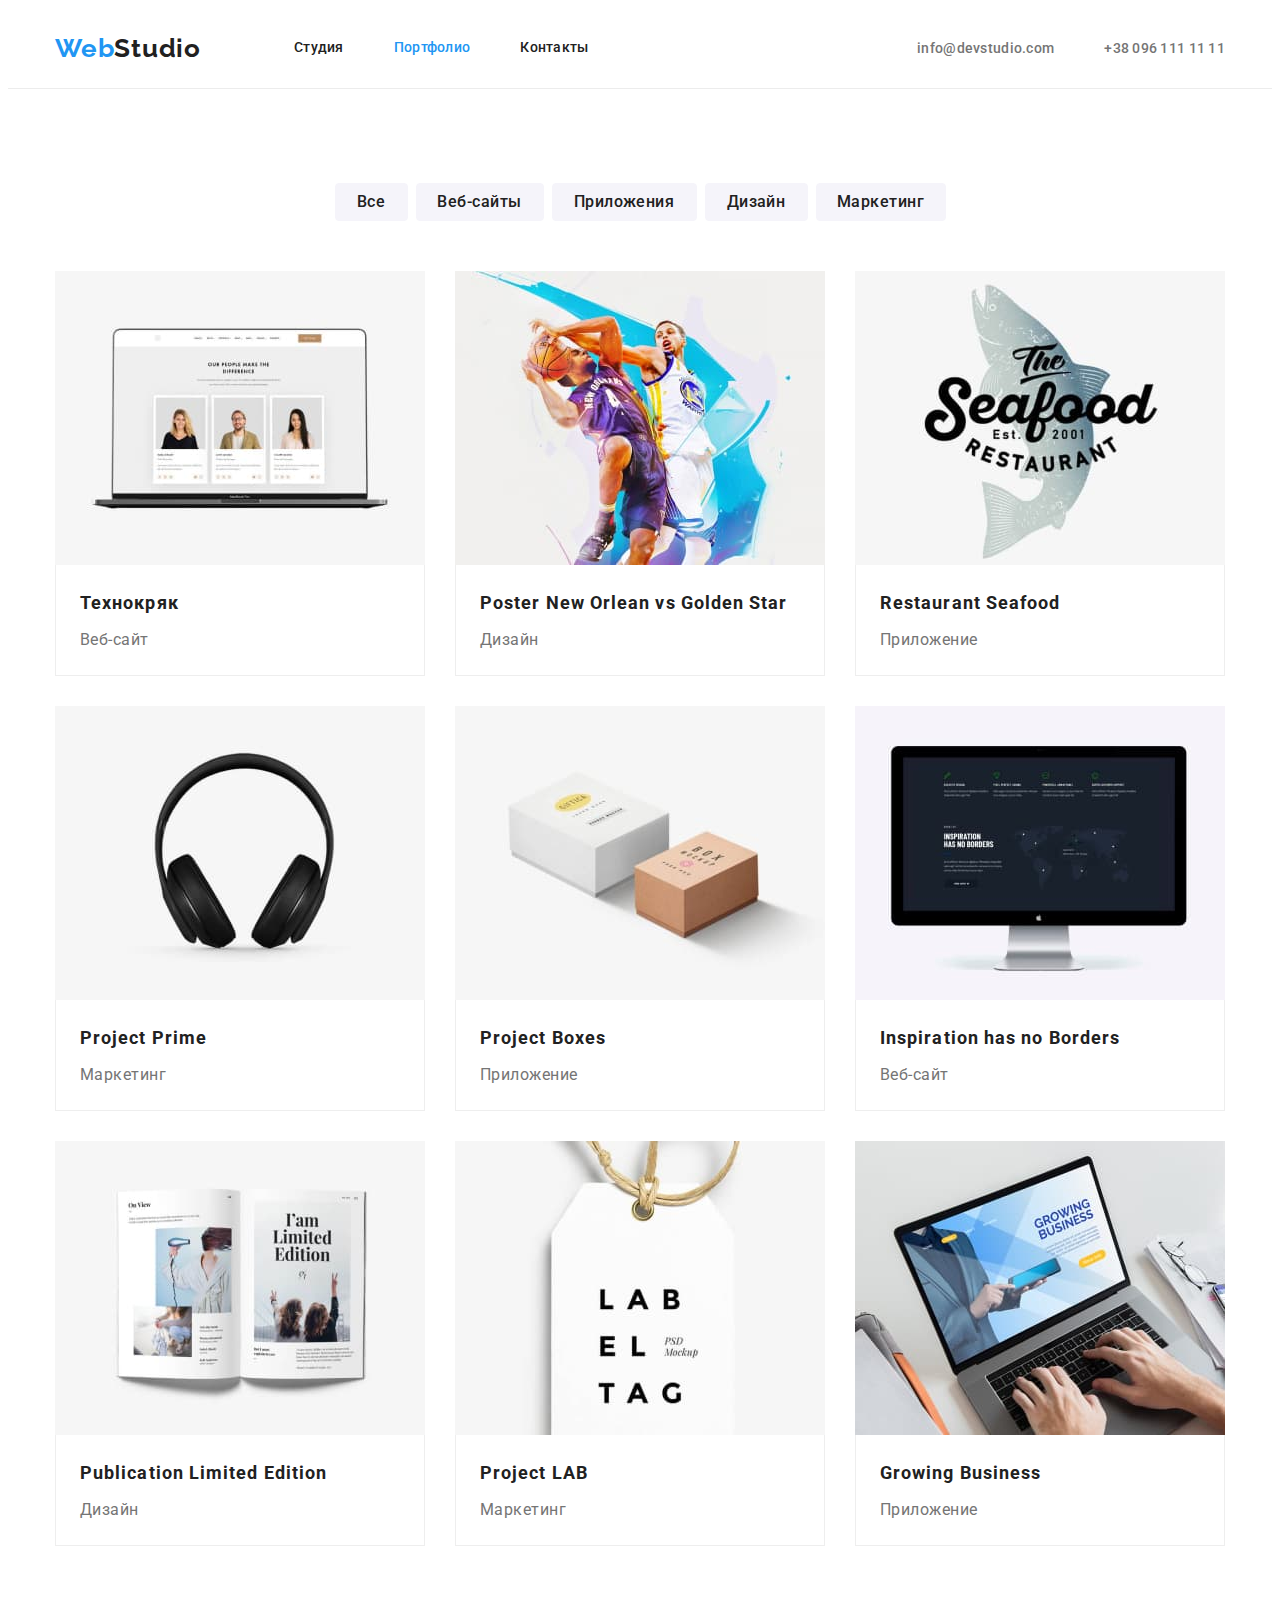
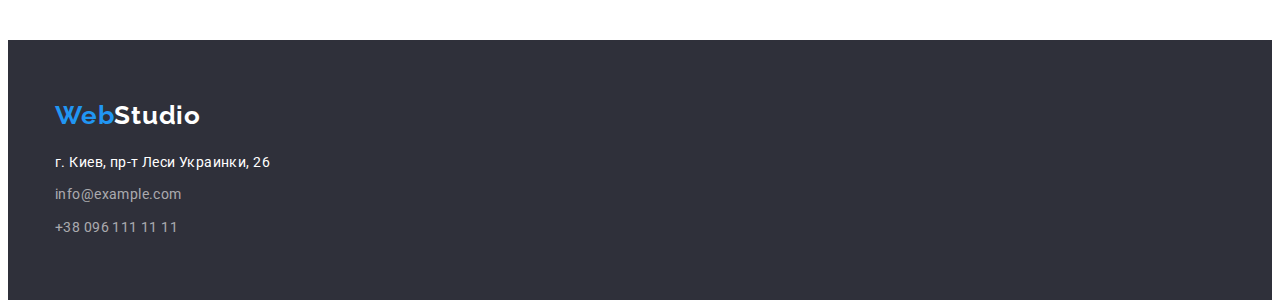
==== commit 0dccaeb5: "Исправляет замечания ментора 2" ====
--- a/portfolio.html
+++ b/portfolio.html
@@ -56,7 +56,7 @@
     </header>
 
     <main>
-      <section class="main-portfolio">
+      <section class="section">
         <div class="container">
           <h1 class="button-list">Список кнопок</h1>
           <ul class="list random">
--- a/css/styles.css
+++ b/css/styles.css
@@ -191,11 +191,6 @@
 
 /* ---------------------------Hero portfolio-------------------------- */
 
-.main-portfolio {
-  padding-top: 94px;
-  padding-bottom: 94px;
-}
-
 .button-list {
   display: none;
 }
@@ -323,8 +318,9 @@
   padding-bottom: 20px;
   padding-left: 24px;
   padding-right: 24px;
-  border-bottom: 30px;
-  border: 1px solid #eeeeee;
+  border-left: 1px solid #eeeeee;
+  border-right: 1px solid #eeeeee;
+  border-bottom: 1px solid #eeeeee;
 }
 
 .project-name {
@@ -333,7 +329,7 @@
   line-height: 2;
   letter-spacing: 0.06em;
   color: var(--h-color);
-  padding-bottom: 4px;
+  margin-bottom: 4px;
 }
 
 .project-sphere {
@@ -345,11 +341,14 @@
 
 /* ---------------------------Competences html-------------------------- */
 
-.competences {
+.section {
   padding-top: 94px;
   padding-bottom: 94px;
 }
 
+.competences {
+}
+
 .competences-list {
   display: flex;
 }
@@ -372,12 +371,13 @@
   line-height: 1.71;
   letter-spacing: 0.03em;
   color: var(--p-color);
+  width: 270px;
 }
 
 /* -----------------work html--------------------------- */
 
-.work {
-  padding-bottom: 94px;
+.zero {
+  padding-top: 0;
 }
 
 .work-img {
@@ -402,7 +402,7 @@
 
 /* -----------------crew html--------------------------- */
 
-.crew {
+.bg {
   background-color: var(--button-background-color);
 }
 
@@ -414,7 +414,6 @@
 .crew-item {
   flex-basis: calc(100% / 4 - 30px);
   margin-left: 30px;
-  margin-bottom: 94px;
   background-color: var(--white-accent);
   border-radius: 0px 0px 4px 4px;
 }
@@ -427,7 +426,6 @@
   letter-spacing: 0.03em;
   color: var(--h-color);
   margin-bottom: 50px;
-  padding-top: 94px;
 }
 
 .img-atributes-hdr {
@@ -442,7 +440,7 @@
   line-height: 1.18;
   letter-spacing: 0.03em;
   color: var(--h-color);
-  padding-bottom: 10px;
+  margin-bottom: 10px;
 }
 
 .crew-profession {
@@ -476,7 +474,7 @@
 }
 
 .fo-it {
-  padding-bottom: 9px;
+  margin-bottom: 9px;
 }
 
 .map-link {
